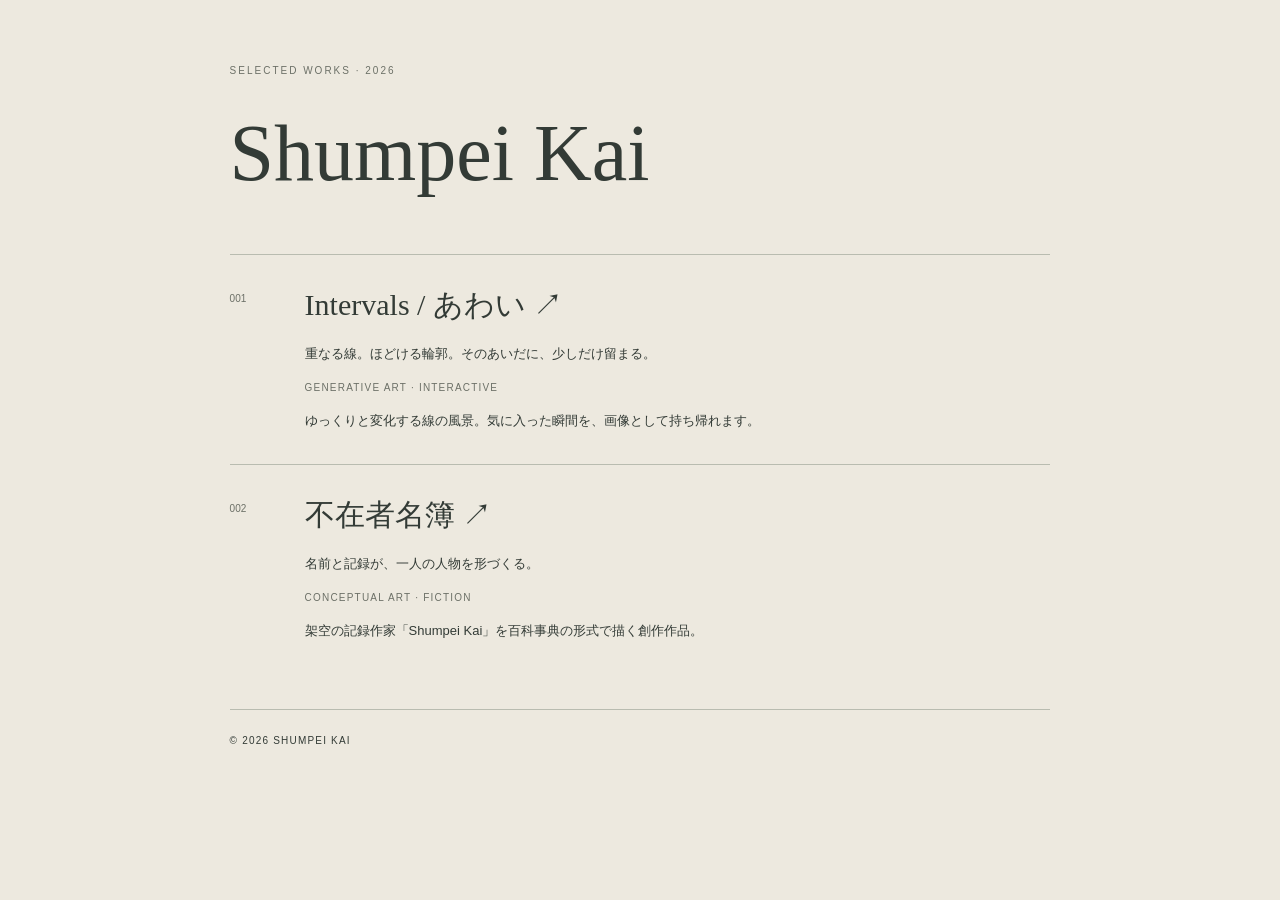
==== index.html @ 6db36600 "Publish initial Shumpei Kai artworks" ====
<!doctype html>
<html lang="ja"><head><meta charset="utf-8"><meta name="viewport" content="width=device-width,initial-scale=1"><title>Shumpei Kai — Works</title><meta name="description" content="Shumpei Kaiの作品。ジェネラティブアート《Intervals / あわい》と、百科事典形式のフィクション《不在者名簿》。"><style>*{box-sizing:border-box}body{margin:0;background:#ede9df;color:#333b36;font-family:Arial,'Yu Gothic',sans-serif}main{max-width:1000px;padding:65px 7vw;margin:auto}.label{font-size:10px;letter-spacing:.2em;color:#6c7067}h1{font:normal clamp(44px,8vw,80px) Georgia,serif;margin:32px 0 55px}article{padding:30px 0;border-top:1px solid #b9bcb0;display:grid;grid-template-columns:60px 1fr;gap:15px}h2{font:normal 30px Georgia,'Yu Mincho',serif;margin:0 0 15px}a{color:inherit;text-decoration:none}h2 a:hover{text-decoration:underline}p{font-size:13px;line-height:2;margin:0;max-width:570px}.number{font-size:10px;color:#6c7067;padding-top:8px}.type{font-size:10px;letter-spacing:.12em;color:#6c7067;margin:15px 0}footer{border-top:1px solid #b9bcb0;margin-top:35px;padding-top:25px;font-size:10px;letter-spacing:.12em}a:focus-visible{outline:2px solid #48605a;outline-offset:6px}@media(max-width:540px){main{padding:40px 7vw}h1{margin-bottom:35px}article{grid-template-columns:30px 1fr}h2{font-size:26px}}</style></head><body><main><div class="label">SELECTED WORKS · 2026</div><h1>Shumpei Kai</h1><article><div class="number">001</div><div><h2><a href="./intervals/">Intervals / あわい ↗</a></h2><p>重なる線。ほどける輪郭。そのあいだに、少しだけ留まる。</p><div class="type">GENERATIVE ART · INTERACTIVE</div><p>ゆっくりと変化する線の風景。気に入った瞬間を、画像として持ち帰れます。</p></div></article><article><div class="number">002</div><div><h2><a href="./encyclopedia/">不在者名簿 ↗</a></h2><p>名前と記録が、一人の人物を形づくる。</p><div class="type">CONCEPTUAL ART · FICTION</div><p>架空の記録作家「Shumpei Kai」を百科事典の形式で描く創作作品。</p></div></article><footer>© 2026 SHUMPEI KAI</footer></main></body></html>
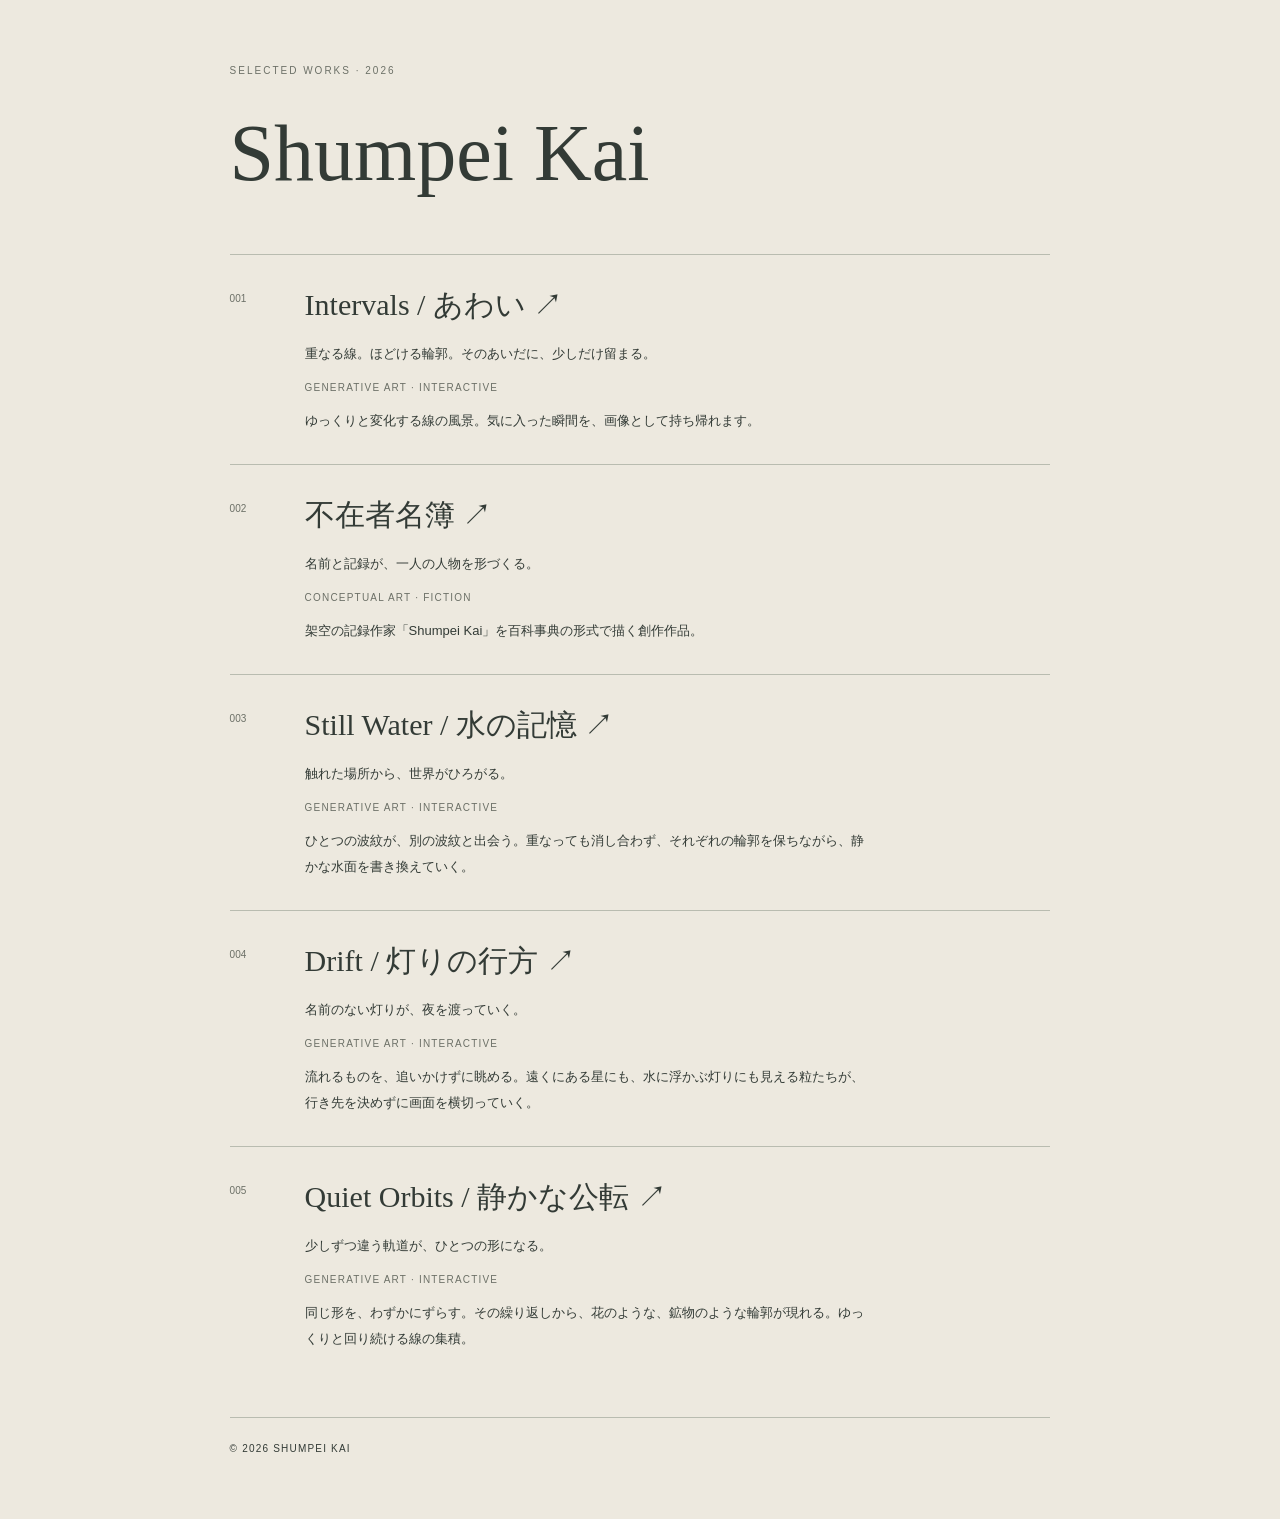
==== commit ed8014ea: "Add three interactive studies of water light and geometry" ====
--- a/index.html
+++ b/index.html
@@ -1,2 +1,2 @@
 <!doctype html>
-<html lang="ja"><head><meta charset="utf-8"><meta name="viewport" content="width=device-width,initial-scale=1"><title>Shumpei Kai — Works</title><meta name="description" content="Shumpei Kaiの作品。ジェネラティブアート《Intervals / あわい》と、百科事典形式のフィクション《不在者名簿》。"><style>*{box-sizing:border-box}body{margin:0;background:#ede9df;color:#333b36;font-family:Arial,'Yu Gothic',sans-serif}main{max-width:1000px;padding:65px 7vw;margin:auto}.label{font-size:10px;letter-spacing:.2em;color:#6c7067}h1{font:normal clamp(44px,8vw,80px) Georgia,serif;margin:32px 0 55px}article{padding:30px 0;border-top:1px solid #b9bcb0;display:grid;grid-template-columns:60px 1fr;gap:15px}h2{font:normal 30px Georgia,'Yu Mincho',serif;margin:0 0 15px}a{color:inherit;text-decoration:none}h2 a:hover{text-decoration:underline}p{font-size:13px;line-height:2;margin:0;max-width:570px}.number{font-size:10px;color:#6c7067;padding-top:8px}.type{font-size:10px;letter-spacing:.12em;color:#6c7067;margin:15px 0}footer{border-top:1px solid #b9bcb0;margin-top:35px;padding-top:25px;font-size:10px;letter-spacing:.12em}a:focus-visible{outline:2px solid #48605a;outline-offset:6px}@media(max-width:540px){main{padding:40px 7vw}h1{margin-bottom:35px}article{grid-template-columns:30px 1fr}h2{font-size:26px}}</style></head><body><main><div class="label">SELECTED WORKS · 2026</div><h1>Shumpei Kai</h1><article><div class="number">001</div><div><h2><a href="./intervals/">Intervals / あわい ↗</a></h2><p>重なる線。ほどける輪郭。そのあいだに、少しだけ留まる。</p><div class="type">GENERATIVE ART · INTERACTIVE</div><p>ゆっくりと変化する線の風景。気に入った瞬間を、画像として持ち帰れます。</p></div></article><article><div class="number">002</div><div><h2><a href="./encyclopedia/">不在者名簿 ↗</a></h2><p>名前と記録が、一人の人物を形づくる。</p><div class="type">CONCEPTUAL ART · FICTION</div><p>架空の記録作家「Shumpei Kai」を百科事典の形式で描く創作作品。</p></div></article><footer>© 2026 SHUMPEI KAI</footer></main></body></html>
+<html lang="ja"><head><meta charset="utf-8"><meta name="viewport" content="width=device-width,initial-scale=1"><title>Shumpei Kai — Works</title><meta name="description" content="Shumpei Kaiの作品。光・水・幾何学のインタラクティブアートと、百科事典形式のフィクション。"><style>*{box-sizing:border-box}body{margin:0;background:#ede9df;color:#333b36;font-family:Arial,'Yu Gothic',sans-serif}main{max-width:1000px;padding:65px 7vw;margin:auto}.label{font-size:10px;letter-spacing:.2em;color:#6c7067}h1{font:normal clamp(44px,8vw,80px) Georgia,serif;margin:32px 0 55px}article{padding:30px 0;border-top:1px solid #b9bcb0;display:grid;grid-template-columns:60px 1fr;gap:15px}h2{font:normal 30px Georgia,'Yu Mincho',serif;margin:0 0 15px}a{color:inherit;text-decoration:none}h2 a:hover{text-decoration:underline}p{font-size:13px;line-height:2;margin:0;max-width:570px}.number{font-size:10px;color:#6c7067;padding-top:8px}.type{font-size:10px;letter-spacing:.12em;color:#6c7067;margin:15px 0}footer{border-top:1px solid #b9bcb0;margin-top:35px;padding-top:25px;font-size:10px;letter-spacing:.12em}a:focus-visible{outline:2px solid #48605a;outline-offset:6px}@media(max-width:540px){main{padding:40px 7vw}h1{margin-bottom:35px}article{grid-template-columns:30px 1fr}h2{font-size:26px}}</style></head><body><main><div class="label">SELECTED WORKS · 2026</div><h1>Shumpei Kai</h1><article><div class="number">001</div><div><h2><a href="./intervals/">Intervals / あわい ↗</a></h2><p>重なる線。ほどける輪郭。そのあいだに、少しだけ留まる。</p><div class="type">GENERATIVE ART · INTERACTIVE</div><p>ゆっくりと変化する線の風景。気に入った瞬間を、画像として持ち帰れます。</p></div></article><article><div class="number">002</div><div><h2><a href="./encyclopedia/">不在者名簿 ↗</a></h2><p>名前と記録が、一人の人物を形づくる。</p><div class="type">CONCEPTUAL ART · FICTION</div><p>架空の記録作家「Shumpei Kai」を百科事典の形式で描く創作作品。</p></div></article><article><div class="number">003</div><div><h2><a href="./ripples/">Still Water / 水の記憶 ↗</a></h2><p>触れた場所から、世界がひろがる。</p><div class="type">GENERATIVE ART · INTERACTIVE</div><p>ひとつの波紋が、別の波紋と出会う。重なっても消し合わず、それぞれの輪郭を保ちながら、静かな水面を書き換えていく。</p></div></article><article><div class="number">004</div><div><h2><a href="./drift/">Drift / 灯りの行方 ↗</a></h2><p>名前のない灯りが、夜を渡っていく。</p><div class="type">GENERATIVE ART · INTERACTIVE</div><p>流れるものを、追いかけずに眺める。遠くにある星にも、水に浮かぶ灯りにも見える粒たちが、行き先を決めずに画面を横切っていく。</p></div></article><article><div class="number">005</div><div><h2><a href="./orbits/">Quiet Orbits / 静かな公転 ↗</a></h2><p>少しずつ違う軌道が、ひとつの形になる。</p><div class="type">GENERATIVE ART · INTERACTIVE</div><p>同じ形を、わずかにずらす。その繰り返しから、花のような、鉱物のような輪郭が現れる。ゆっくりと回り続ける線の集積。</p></div></article><footer>© 2026 SHUMPEI KAI</footer></main></body></html>
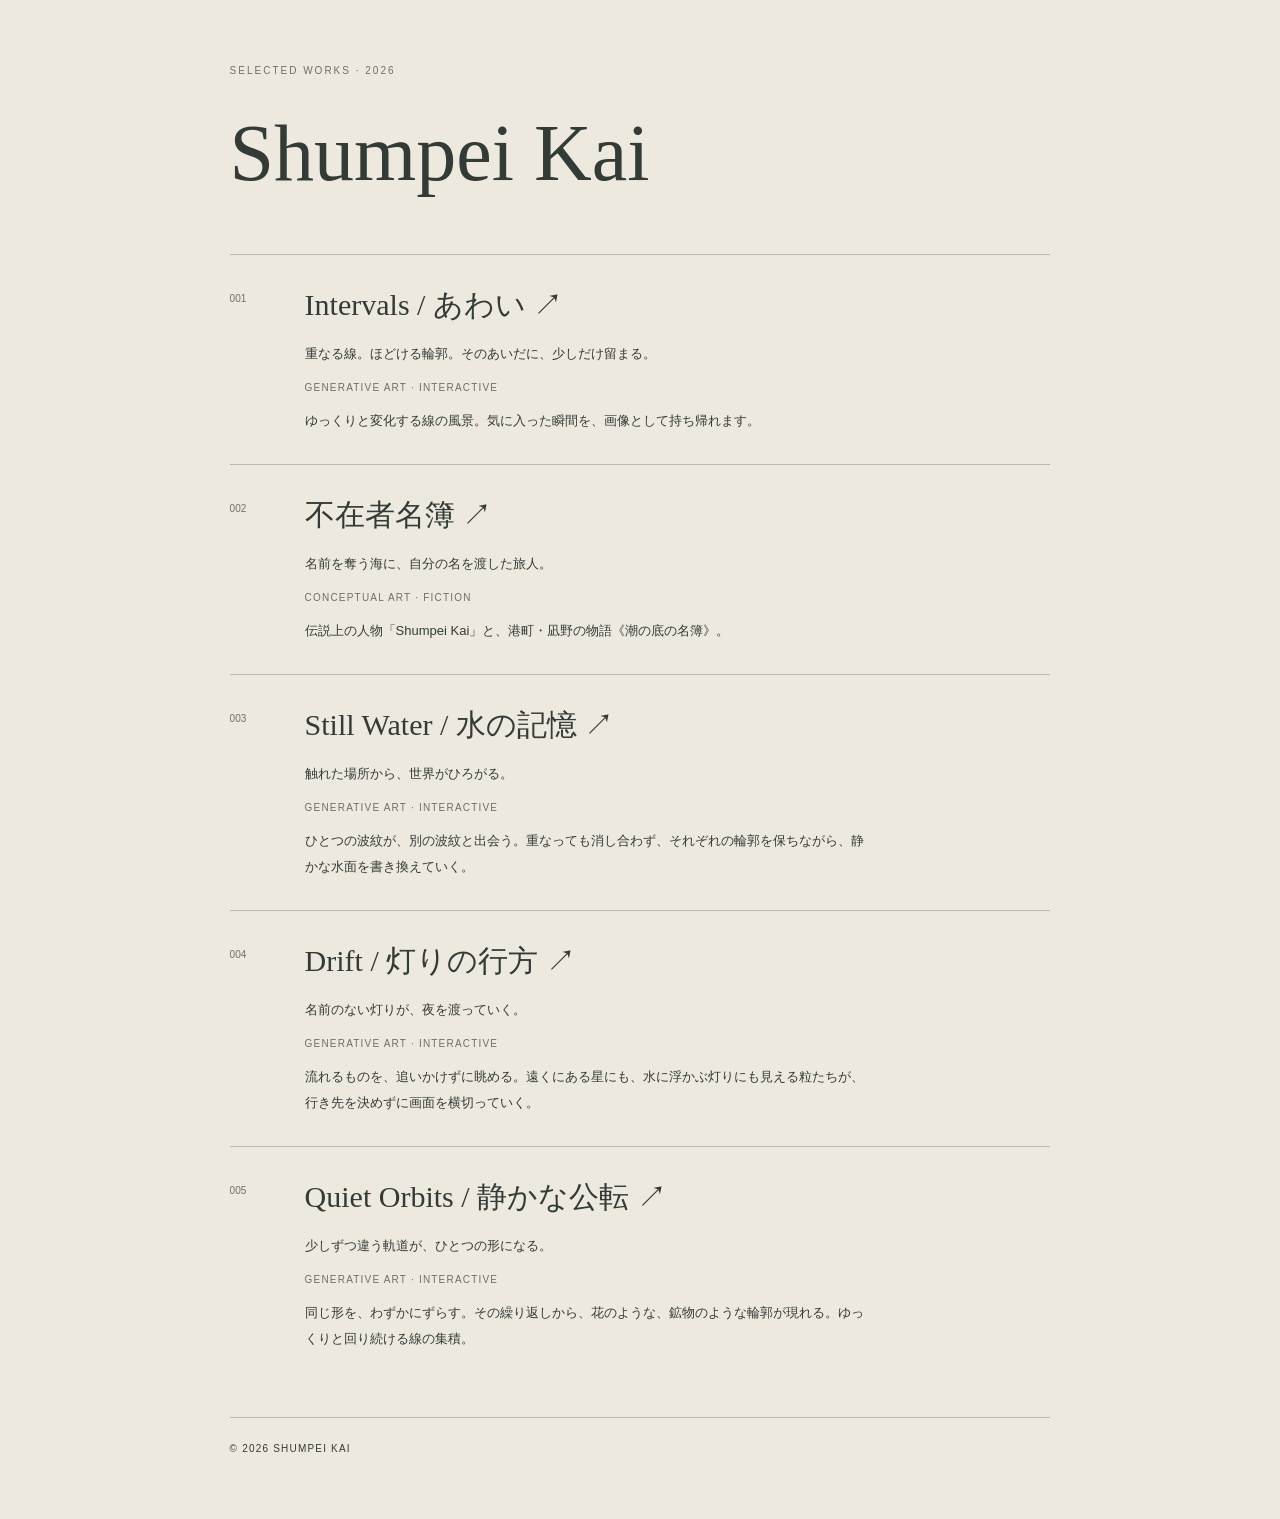
==== commit 3fed8fdc: "Tell the legend of Shumpei Kai and the sea of names" ====
--- a/index.html
+++ b/index.html
@@ -1,2 +1,2 @@
 <!doctype html>
-<html lang="ja"><head><meta charset="utf-8"><meta name="viewport" content="width=device-width,initial-scale=1"><title>Shumpei Kai — Works</title><meta name="description" content="Shumpei Kaiの作品。光・水・幾何学のインタラクティブアートと、百科事典形式のフィクション。"><style>*{box-sizing:border-box}body{margin:0;background:#ede9df;color:#333b36;font-family:Arial,'Yu Gothic',sans-serif}main{max-width:1000px;padding:65px 7vw;margin:auto}.label{font-size:10px;letter-spacing:.2em;color:#6c7067}h1{font:normal clamp(44px,8vw,80px) Georgia,serif;margin:32px 0 55px}article{padding:30px 0;border-top:1px solid #b9bcb0;display:grid;grid-template-columns:60px 1fr;gap:15px}h2{font:normal 30px Georgia,'Yu Mincho',serif;margin:0 0 15px}a{color:inherit;text-decoration:none}h2 a:hover{text-decoration:underline}p{font-size:13px;line-height:2;margin:0;max-width:570px}.number{font-size:10px;color:#6c7067;padding-top:8px}.type{font-size:10px;letter-spacing:.12em;color:#6c7067;margin:15px 0}footer{border-top:1px solid #b9bcb0;margin-top:35px;padding-top:25px;font-size:10px;letter-spacing:.12em}a:focus-visible{outline:2px solid #48605a;outline-offset:6px}@media(max-width:540px){main{padding:40px 7vw}h1{margin-bottom:35px}article{grid-template-columns:30px 1fr}h2{font-size:26px}}</style></head><body><main><div class="label">SELECTED WORKS · 2026</div><h1>Shumpei Kai</h1><article><div class="number">001</div><div><h2><a href="./intervals/">Intervals / あわい ↗</a></h2><p>重なる線。ほどける輪郭。そのあいだに、少しだけ留まる。</p><div class="type">GENERATIVE ART · INTERACTIVE</div><p>ゆっくりと変化する線の風景。気に入った瞬間を、画像として持ち帰れます。</p></div></article><article><div class="number">002</div><div><h2><a href="./encyclopedia/">不在者名簿 ↗</a></h2><p>名前と記録が、一人の人物を形づくる。</p><div class="type">CONCEPTUAL ART · FICTION</div><p>架空の記録作家「Shumpei Kai」を百科事典の形式で描く創作作品。</p></div></article><article><div class="number">003</div><div><h2><a href="./ripples/">Still Water / 水の記憶 ↗</a></h2><p>触れた場所から、世界がひろがる。</p><div class="type">GENERATIVE ART · INTERACTIVE</div><p>ひとつの波紋が、別の波紋と出会う。重なっても消し合わず、それぞれの輪郭を保ちながら、静かな水面を書き換えていく。</p></div></article><article><div class="number">004</div><div><h2><a href="./drift/">Drift / 灯りの行方 ↗</a></h2><p>名前のない灯りが、夜を渡っていく。</p><div class="type">GENERATIVE ART · INTERACTIVE</div><p>流れるものを、追いかけずに眺める。遠くにある星にも、水に浮かぶ灯りにも見える粒たちが、行き先を決めずに画面を横切っていく。</p></div></article><article><div class="number">005</div><div><h2><a href="./orbits/">Quiet Orbits / 静かな公転 ↗</a></h2><p>少しずつ違う軌道が、ひとつの形になる。</p><div class="type">GENERATIVE ART · INTERACTIVE</div><p>同じ形を、わずかにずらす。その繰り返しから、花のような、鉱物のような輪郭が現れる。ゆっくりと回り続ける線の集積。</p></div></article><footer>© 2026 SHUMPEI KAI</footer></main></body></html>
+<html lang="ja"><head><meta charset="utf-8"><meta name="viewport" content="width=device-width,initial-scale=1"><title>Shumpei Kai — Works</title><meta name="description" content="Shumpei Kaiの作品。光・水・幾何学のインタラクティブアートと、百科事典形式のフィクション。"><style>*{box-sizing:border-box}body{margin:0;background:#ede9df;color:#333b36;font-family:Arial,'Yu Gothic',sans-serif}main{max-width:1000px;padding:65px 7vw;margin:auto}.label{font-size:10px;letter-spacing:.2em;color:#6c7067}h1{font:normal clamp(44px,8vw,80px) Georgia,serif;margin:32px 0 55px}article{padding:30px 0;border-top:1px solid #b9bcb0;display:grid;grid-template-columns:60px 1fr;gap:15px}h2{font:normal 30px Georgia,'Yu Mincho',serif;margin:0 0 15px}a{color:inherit;text-decoration:none}h2 a:hover{text-decoration:underline}p{font-size:13px;line-height:2;margin:0;max-width:570px}.number{font-size:10px;color:#6c7067;padding-top:8px}.type{font-size:10px;letter-spacing:.12em;color:#6c7067;margin:15px 0}footer{border-top:1px solid #b9bcb0;margin-top:35px;padding-top:25px;font-size:10px;letter-spacing:.12em}a:focus-visible{outline:2px solid #48605a;outline-offset:6px}@media(max-width:540px){main{padding:40px 7vw}h1{margin-bottom:35px}article{grid-template-columns:30px 1fr}h2{font-size:26px}}</style></head><body><main><div class="label">SELECTED WORKS · 2026</div><h1>Shumpei Kai</h1><article><div class="number">001</div><div><h2><a href="./intervals/">Intervals / あわい ↗</a></h2><p>重なる線。ほどける輪郭。そのあいだに、少しだけ留まる。</p><div class="type">GENERATIVE ART · INTERACTIVE</div><p>ゆっくりと変化する線の風景。気に入った瞬間を、画像として持ち帰れます。</p></div></article><article><div class="number">002</div><div><h2><a href="./encyclopedia/">不在者名簿 ↗</a></h2><p>名前を奪う海に、自分の名を渡した旅人。</p><div class="type">CONCEPTUAL ART · FICTION</div><p>伝説上の人物「Shumpei Kai」と、港町・凪野の物語《潮の底の名簿》。</p></div></article><article><div class="number">003</div><div><h2><a href="./ripples/">Still Water / 水の記憶 ↗</a></h2><p>触れた場所から、世界がひろがる。</p><div class="type">GENERATIVE ART · INTERACTIVE</div><p>ひとつの波紋が、別の波紋と出会う。重なっても消し合わず、それぞれの輪郭を保ちながら、静かな水面を書き換えていく。</p></div></article><article><div class="number">004</div><div><h2><a href="./drift/">Drift / 灯りの行方 ↗</a></h2><p>名前のない灯りが、夜を渡っていく。</p><div class="type">GENERATIVE ART · INTERACTIVE</div><p>流れるものを、追いかけずに眺める。遠くにある星にも、水に浮かぶ灯りにも見える粒たちが、行き先を決めずに画面を横切っていく。</p></div></article><article><div class="number">005</div><div><h2><a href="./orbits/">Quiet Orbits / 静かな公転 ↗</a></h2><p>少しずつ違う軌道が、ひとつの形になる。</p><div class="type">GENERATIVE ART · INTERACTIVE</div><p>同じ形を、わずかにずらす。その繰り返しから、花のような、鉱物のような輪郭が現れる。ゆっくりと回り続ける線の集積。</p></div></article><footer>© 2026 SHUMPEI KAI</footer></main></body></html>
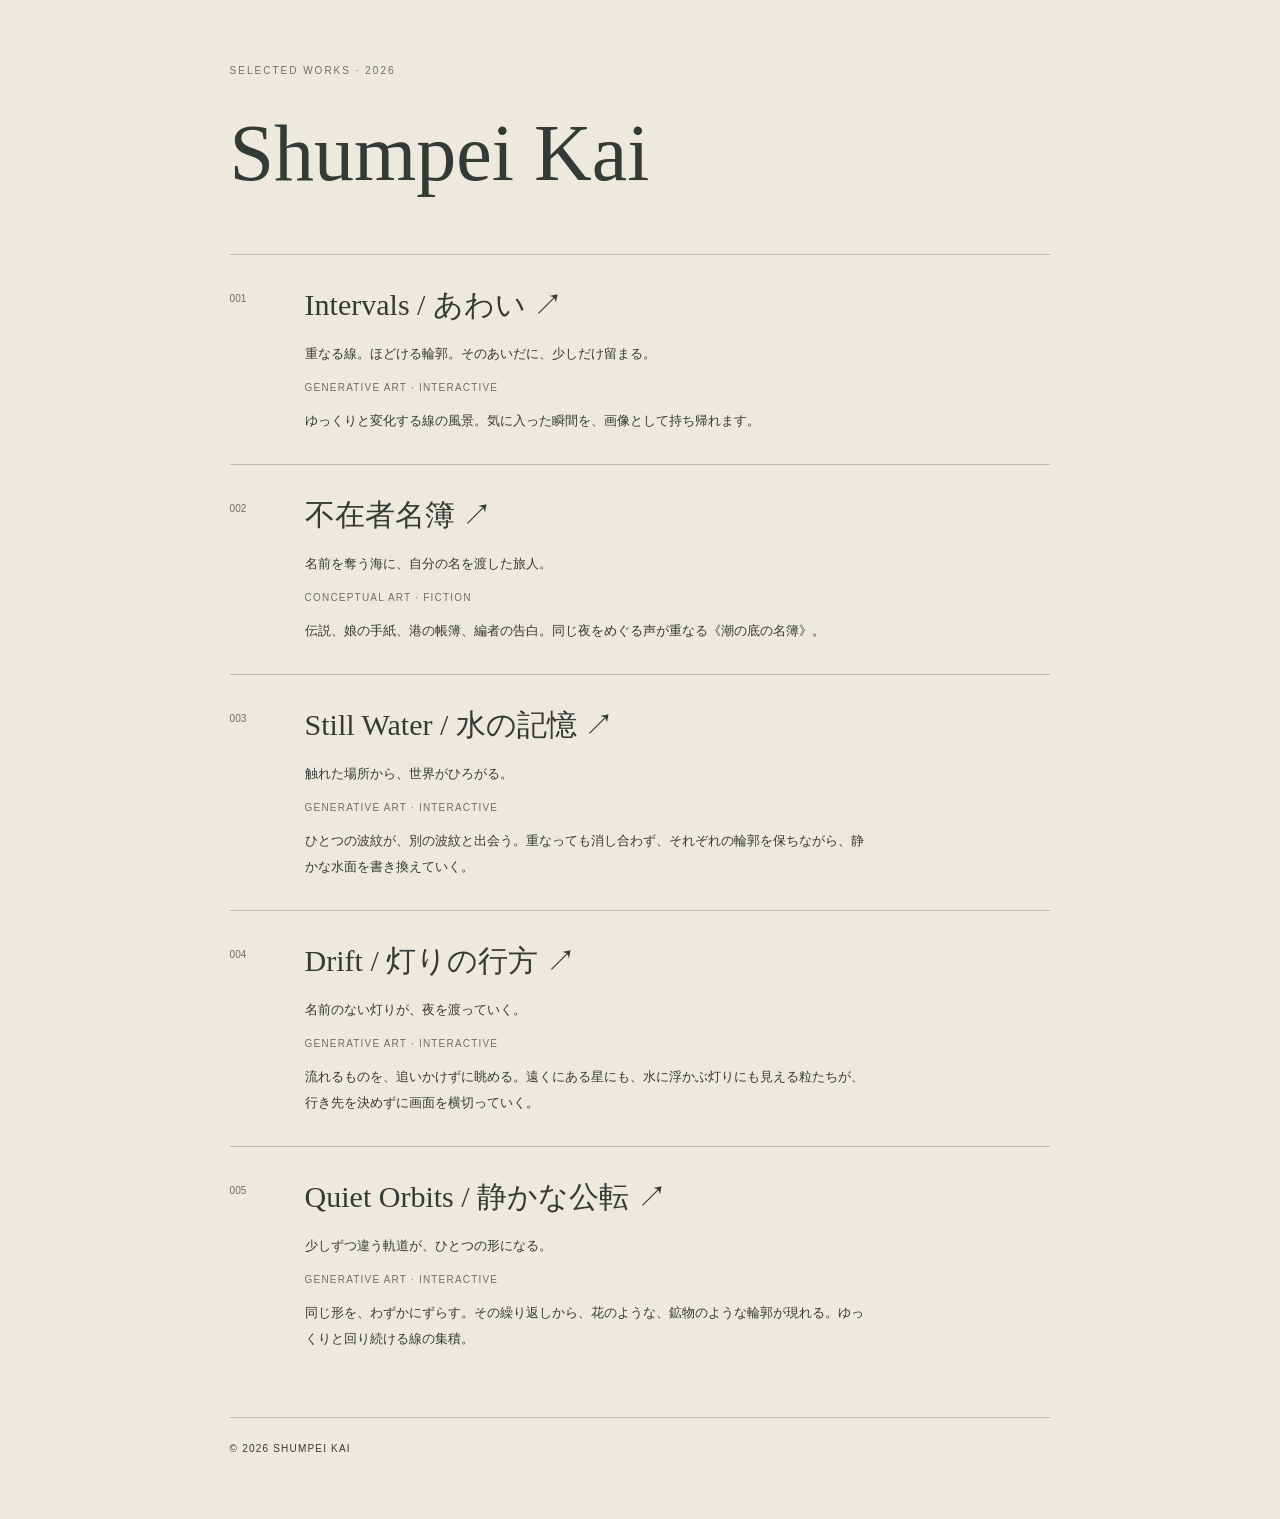
==== commit 1c35749f: "Layer the legend with letters ledgers and an unreliable editor" ====
--- a/index.html
+++ b/index.html
@@ -1,2 +1,2 @@
 <!doctype html>
-<html lang="ja"><head><meta charset="utf-8"><meta name="viewport" content="width=device-width,initial-scale=1"><title>Shumpei Kai — Works</title><meta name="description" content="Shumpei Kaiの作品。光・水・幾何学のインタラクティブアートと、百科事典形式のフィクション。"><style>*{box-sizing:border-box}body{margin:0;background:#ede9df;color:#333b36;font-family:Arial,'Yu Gothic',sans-serif}main{max-width:1000px;padding:65px 7vw;margin:auto}.label{font-size:10px;letter-spacing:.2em;color:#6c7067}h1{font:normal clamp(44px,8vw,80px) Georgia,serif;margin:32px 0 55px}article{padding:30px 0;border-top:1px solid #b9bcb0;display:grid;grid-template-columns:60px 1fr;gap:15px}h2{font:normal 30px Georgia,'Yu Mincho',serif;margin:0 0 15px}a{color:inherit;text-decoration:none}h2 a:hover{text-decoration:underline}p{font-size:13px;line-height:2;margin:0;max-width:570px}.number{font-size:10px;color:#6c7067;padding-top:8px}.type{font-size:10px;letter-spacing:.12em;color:#6c7067;margin:15px 0}footer{border-top:1px solid #b9bcb0;margin-top:35px;padding-top:25px;font-size:10px;letter-spacing:.12em}a:focus-visible{outline:2px solid #48605a;outline-offset:6px}@media(max-width:540px){main{padding:40px 7vw}h1{margin-bottom:35px}article{grid-template-columns:30px 1fr}h2{font-size:26px}}</style></head><body><main><div class="label">SELECTED WORKS · 2026</div><h1>Shumpei Kai</h1><article><div class="number">001</div><div><h2><a href="./intervals/">Intervals / あわい ↗</a></h2><p>重なる線。ほどける輪郭。そのあいだに、少しだけ留まる。</p><div class="type">GENERATIVE ART · INTERACTIVE</div><p>ゆっくりと変化する線の風景。気に入った瞬間を、画像として持ち帰れます。</p></div></article><article><div class="number">002</div><div><h2><a href="./encyclopedia/">不在者名簿 ↗</a></h2><p>名前を奪う海に、自分の名を渡した旅人。</p><div class="type">CONCEPTUAL ART · FICTION</div><p>伝説上の人物「Shumpei Kai」と、港町・凪野の物語《潮の底の名簿》。</p></div></article><article><div class="number">003</div><div><h2><a href="./ripples/">Still Water / 水の記憶 ↗</a></h2><p>触れた場所から、世界がひろがる。</p><div class="type">GENERATIVE ART · INTERACTIVE</div><p>ひとつの波紋が、別の波紋と出会う。重なっても消し合わず、それぞれの輪郭を保ちながら、静かな水面を書き換えていく。</p></div></article><article><div class="number">004</div><div><h2><a href="./drift/">Drift / 灯りの行方 ↗</a></h2><p>名前のない灯りが、夜を渡っていく。</p><div class="type">GENERATIVE ART · INTERACTIVE</div><p>流れるものを、追いかけずに眺める。遠くにある星にも、水に浮かぶ灯りにも見える粒たちが、行き先を決めずに画面を横切っていく。</p></div></article><article><div class="number">005</div><div><h2><a href="./orbits/">Quiet Orbits / 静かな公転 ↗</a></h2><p>少しずつ違う軌道が、ひとつの形になる。</p><div class="type">GENERATIVE ART · INTERACTIVE</div><p>同じ形を、わずかにずらす。その繰り返しから、花のような、鉱物のような輪郭が現れる。ゆっくりと回り続ける線の集積。</p></div></article><footer>© 2026 SHUMPEI KAI</footer></main></body></html>
+<html lang="ja"><head><meta charset="utf-8"><meta name="viewport" content="width=device-width,initial-scale=1"><title>Shumpei Kai — Works</title><meta name="description" content="Shumpei Kaiの作品。光・水・幾何学のインタラクティブアートと、百科事典形式のフィクション。"><style>*{box-sizing:border-box}body{margin:0;background:#ede9df;color:#333b36;font-family:Arial,'Yu Gothic',sans-serif}main{max-width:1000px;padding:65px 7vw;margin:auto}.label{font-size:10px;letter-spacing:.2em;color:#6c7067}h1{font:normal clamp(44px,8vw,80px) Georgia,serif;margin:32px 0 55px}article{padding:30px 0;border-top:1px solid #b9bcb0;display:grid;grid-template-columns:60px 1fr;gap:15px}h2{font:normal 30px Georgia,'Yu Mincho',serif;margin:0 0 15px}a{color:inherit;text-decoration:none}h2 a:hover{text-decoration:underline}p{font-size:13px;line-height:2;margin:0;max-width:570px}.number{font-size:10px;color:#6c7067;padding-top:8px}.type{font-size:10px;letter-spacing:.12em;color:#6c7067;margin:15px 0}footer{border-top:1px solid #b9bcb0;margin-top:35px;padding-top:25px;font-size:10px;letter-spacing:.12em}a:focus-visible{outline:2px solid #48605a;outline-offset:6px}@media(max-width:540px){main{padding:40px 7vw}h1{margin-bottom:35px}article{grid-template-columns:30px 1fr}h2{font-size:26px}}</style></head><body><main><div class="label">SELECTED WORKS · 2026</div><h1>Shumpei Kai</h1><article><div class="number">001</div><div><h2><a href="./intervals/">Intervals / あわい ↗</a></h2><p>重なる線。ほどける輪郭。そのあいだに、少しだけ留まる。</p><div class="type">GENERATIVE ART · INTERACTIVE</div><p>ゆっくりと変化する線の風景。気に入った瞬間を、画像として持ち帰れます。</p></div></article><article><div class="number">002</div><div><h2><a href="./encyclopedia/">不在者名簿 ↗</a></h2><p>名前を奪う海に、自分の名を渡した旅人。</p><div class="type">CONCEPTUAL ART · FICTION</div><p>伝説、娘の手紙、港の帳簿、編者の告白。同じ夜をめぐる声が重なる《潮の底の名簿》。</p></div></article><article><div class="number">003</div><div><h2><a href="./ripples/">Still Water / 水の記憶 ↗</a></h2><p>触れた場所から、世界がひろがる。</p><div class="type">GENERATIVE ART · INTERACTIVE</div><p>ひとつの波紋が、別の波紋と出会う。重なっても消し合わず、それぞれの輪郭を保ちながら、静かな水面を書き換えていく。</p></div></article><article><div class="number">004</div><div><h2><a href="./drift/">Drift / 灯りの行方 ↗</a></h2><p>名前のない灯りが、夜を渡っていく。</p><div class="type">GENERATIVE ART · INTERACTIVE</div><p>流れるものを、追いかけずに眺める。遠くにある星にも、水に浮かぶ灯りにも見える粒たちが、行き先を決めずに画面を横切っていく。</p></div></article><article><div class="number">005</div><div><h2><a href="./orbits/">Quiet Orbits / 静かな公転 ↗</a></h2><p>少しずつ違う軌道が、ひとつの形になる。</p><div class="type">GENERATIVE ART · INTERACTIVE</div><p>同じ形を、わずかにずらす。その繰り返しから、花のような、鉱物のような輪郭が現れる。ゆっくりと回り続ける線の集積。</p></div></article><footer>© 2026 SHUMPEI KAI</footer></main></body></html>
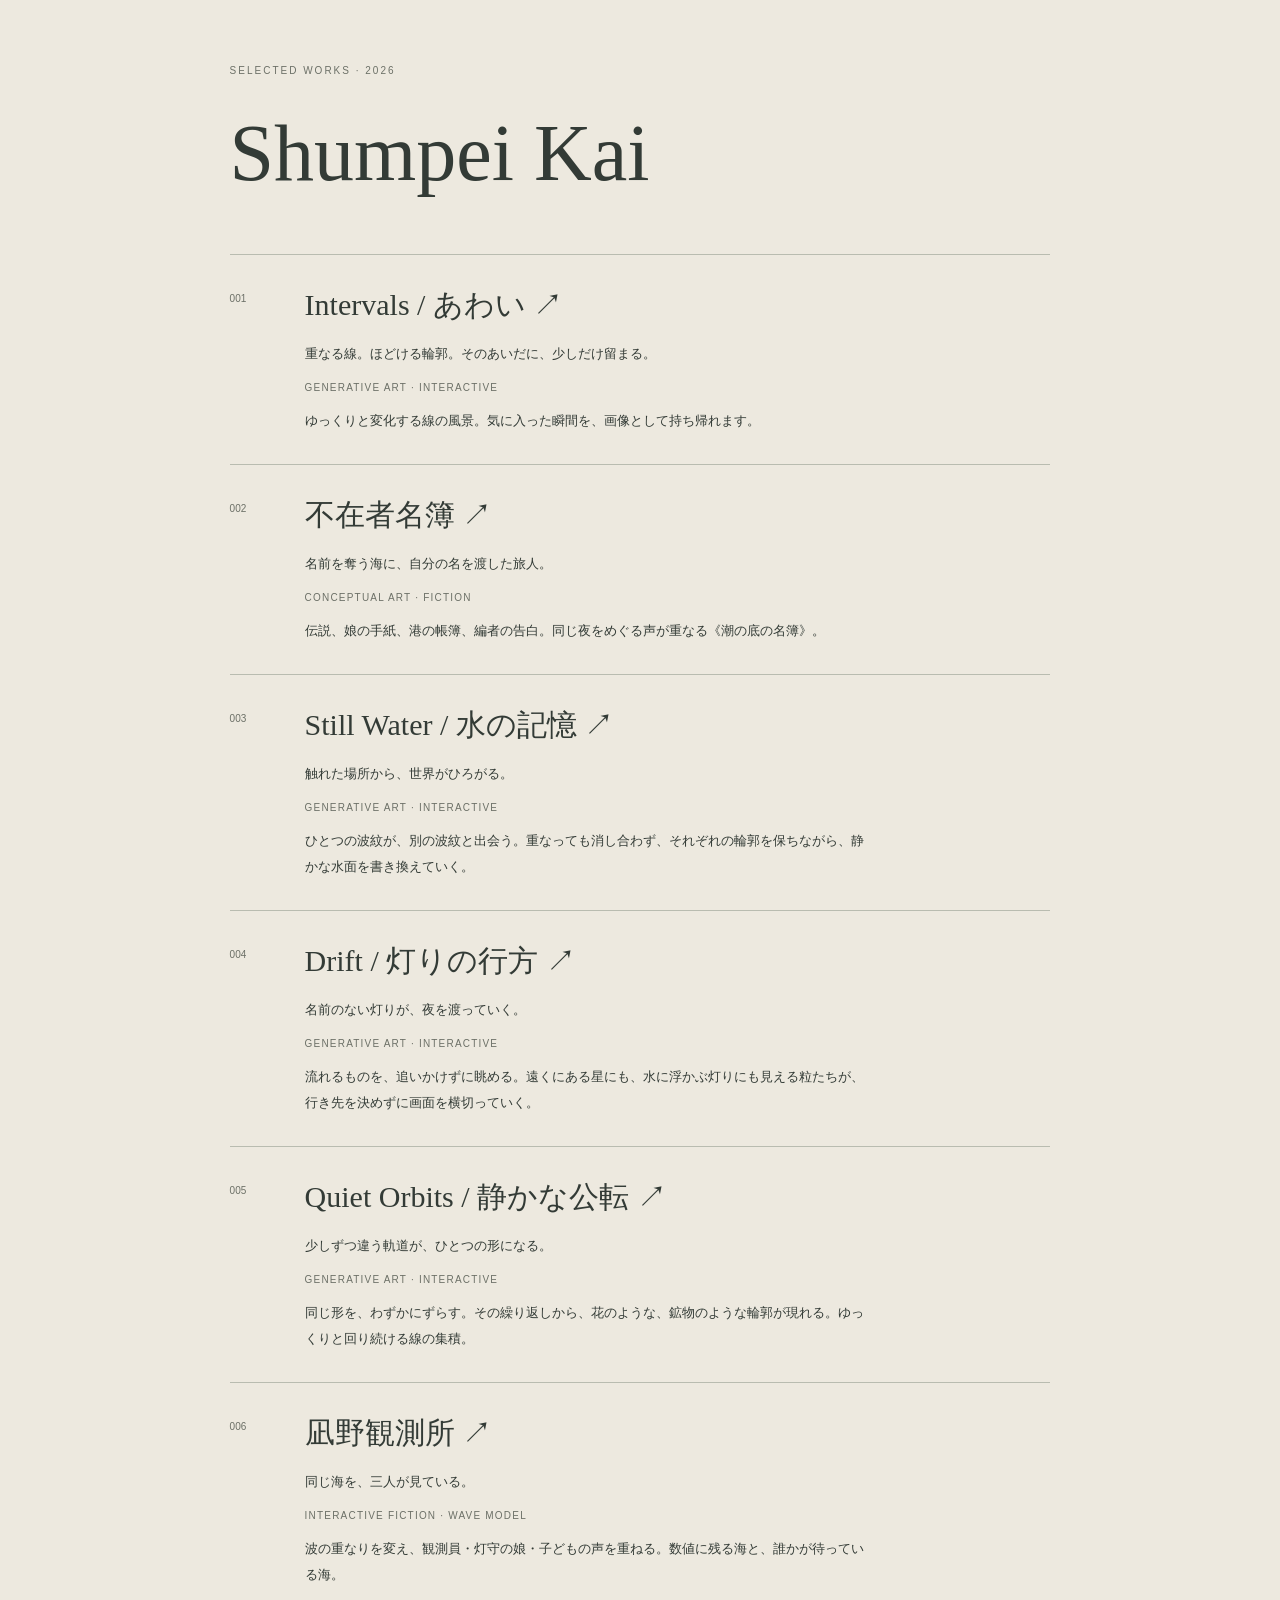
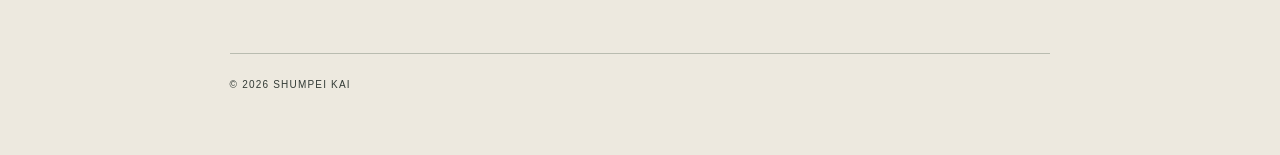
==== commit 884a43f7: "Add Nagino Observatory with shared wave model and three voices" ====
--- a/index.html
+++ b/index.html
@@ -1,2 +1,2 @@
 <!doctype html>
-<html lang="ja"><head><meta charset="utf-8"><meta name="viewport" content="width=device-width,initial-scale=1"><title>Shumpei Kai — Works</title><meta name="description" content="Shumpei Kaiの作品。光・水・幾何学のインタラクティブアートと、百科事典形式のフィクション。"><style>*{box-sizing:border-box}body{margin:0;background:#ede9df;color:#333b36;font-family:Arial,'Yu Gothic',sans-serif}main{max-width:1000px;padding:65px 7vw;margin:auto}.label{font-size:10px;letter-spacing:.2em;color:#6c7067}h1{font:normal clamp(44px,8vw,80px) Georgia,serif;margin:32px 0 55px}article{padding:30px 0;border-top:1px solid #b9bcb0;display:grid;grid-template-columns:60px 1fr;gap:15px}h2{font:normal 30px Georgia,'Yu Mincho',serif;margin:0 0 15px}a{color:inherit;text-decoration:none}h2 a:hover{text-decoration:underline}p{font-size:13px;line-height:2;margin:0;max-width:570px}.number{font-size:10px;color:#6c7067;padding-top:8px}.type{font-size:10px;letter-spacing:.12em;color:#6c7067;margin:15px 0}footer{border-top:1px solid #b9bcb0;margin-top:35px;padding-top:25px;font-size:10px;letter-spacing:.12em}a:focus-visible{outline:2px solid #48605a;outline-offset:6px}@media(max-width:540px){main{padding:40px 7vw}h1{margin-bottom:35px}article{grid-template-columns:30px 1fr}h2{font-size:26px}}</style></head><body><main><div class="label">SELECTED WORKS · 2026</div><h1>Shumpei Kai</h1><article><div class="number">001</div><div><h2><a href="./intervals/">Intervals / あわい ↗</a></h2><p>重なる線。ほどける輪郭。そのあいだに、少しだけ留まる。</p><div class="type">GENERATIVE ART · INTERACTIVE</div><p>ゆっくりと変化する線の風景。気に入った瞬間を、画像として持ち帰れます。</p></div></article><article><div class="number">002</div><div><h2><a href="./encyclopedia/">不在者名簿 ↗</a></h2><p>名前を奪う海に、自分の名を渡した旅人。</p><div class="type">CONCEPTUAL ART · FICTION</div><p>伝説、娘の手紙、港の帳簿、編者の告白。同じ夜をめぐる声が重なる《潮の底の名簿》。</p></div></article><article><div class="number">003</div><div><h2><a href="./ripples/">Still Water / 水の記憶 ↗</a></h2><p>触れた場所から、世界がひろがる。</p><div class="type">GENERATIVE ART · INTERACTIVE</div><p>ひとつの波紋が、別の波紋と出会う。重なっても消し合わず、それぞれの輪郭を保ちながら、静かな水面を書き換えていく。</p></div></article><article><div class="number">004</div><div><h2><a href="./drift/">Drift / 灯りの行方 ↗</a></h2><p>名前のない灯りが、夜を渡っていく。</p><div class="type">GENERATIVE ART · INTERACTIVE</div><p>流れるものを、追いかけずに眺める。遠くにある星にも、水に浮かぶ灯りにも見える粒たちが、行き先を決めずに画面を横切っていく。</p></div></article><article><div class="number">005</div><div><h2><a href="./orbits/">Quiet Orbits / 静かな公転 ↗</a></h2><p>少しずつ違う軌道が、ひとつの形になる。</p><div class="type">GENERATIVE ART · INTERACTIVE</div><p>同じ形を、わずかにずらす。その繰り返しから、花のような、鉱物のような輪郭が現れる。ゆっくりと回り続ける線の集積。</p></div></article><footer>© 2026 SHUMPEI KAI</footer></main></body></html>
+<html lang="ja"><head><meta charset="utf-8"><meta name="viewport" content="width=device-width,initial-scale=1"><title>Shumpei Kai — Works</title><meta name="description" content="Shumpei Kaiの作品。光・水・幾何学のインタラクティブアートと、百科事典形式のフィクション。"><style>*{box-sizing:border-box}body{margin:0;background:#ede9df;color:#333b36;font-family:Arial,'Yu Gothic',sans-serif}main{max-width:1000px;padding:65px 7vw;margin:auto}.label{font-size:10px;letter-spacing:.2em;color:#6c7067}h1{font:normal clamp(44px,8vw,80px) Georgia,serif;margin:32px 0 55px}article{padding:30px 0;border-top:1px solid #b9bcb0;display:grid;grid-template-columns:60px 1fr;gap:15px}h2{font:normal 30px Georgia,'Yu Mincho',serif;margin:0 0 15px}a{color:inherit;text-decoration:none}h2 a:hover{text-decoration:underline}p{font-size:13px;line-height:2;margin:0;max-width:570px}.number{font-size:10px;color:#6c7067;padding-top:8px}.type{font-size:10px;letter-spacing:.12em;color:#6c7067;margin:15px 0}footer{border-top:1px solid #b9bcb0;margin-top:35px;padding-top:25px;font-size:10px;letter-spacing:.12em}a:focus-visible{outline:2px solid #48605a;outline-offset:6px}@media(max-width:540px){main{padding:40px 7vw}h1{margin-bottom:35px}article{grid-template-columns:30px 1fr}h2{font-size:26px}}</style></head><body><main><div class="label">SELECTED WORKS · 2026</div><h1>Shumpei Kai</h1><article><div class="number">001</div><div><h2><a href="./intervals/">Intervals / あわい ↗</a></h2><p>重なる線。ほどける輪郭。そのあいだに、少しだけ留まる。</p><div class="type">GENERATIVE ART · INTERACTIVE</div><p>ゆっくりと変化する線の風景。気に入った瞬間を、画像として持ち帰れます。</p></div></article><article><div class="number">002</div><div><h2><a href="./encyclopedia/">不在者名簿 ↗</a></h2><p>名前を奪う海に、自分の名を渡した旅人。</p><div class="type">CONCEPTUAL ART · FICTION</div><p>伝説、娘の手紙、港の帳簿、編者の告白。同じ夜をめぐる声が重なる《潮の底の名簿》。</p></div></article><article><div class="number">003</div><div><h2><a href="./ripples/">Still Water / 水の記憶 ↗</a></h2><p>触れた場所から、世界がひろがる。</p><div class="type">GENERATIVE ART · INTERACTIVE</div><p>ひとつの波紋が、別の波紋と出会う。重なっても消し合わず、それぞれの輪郭を保ちながら、静かな水面を書き換えていく。</p></div></article><article><div class="number">004</div><div><h2><a href="./drift/">Drift / 灯りの行方 ↗</a></h2><p>名前のない灯りが、夜を渡っていく。</p><div class="type">GENERATIVE ART · INTERACTIVE</div><p>流れるものを、追いかけずに眺める。遠くにある星にも、水に浮かぶ灯りにも見える粒たちが、行き先を決めずに画面を横切っていく。</p></div></article><article><div class="number">005</div><div><h2><a href="./orbits/">Quiet Orbits / 静かな公転 ↗</a></h2><p>少しずつ違う軌道が、ひとつの形になる。</p><div class="type">GENERATIVE ART · INTERACTIVE</div><p>同じ形を、わずかにずらす。その繰り返しから、花のような、鉱物のような輪郭が現れる。ゆっくりと回り続ける線の集積。</p></div></article><article><div class="number">006</div><div><h2><a href="./observatory/">凪野観測所 ↗</a></h2><p>同じ海を、三人が見ている。</p><div class="type">INTERACTIVE FICTION · WAVE MODEL</div><p>波の重なりを変え、観測員・灯守の娘・子どもの声を重ねる。数値に残る海と、誰かが待っている海。</p></div></article><footer>© 2026 SHUMPEI KAI</footer></main></body></html>
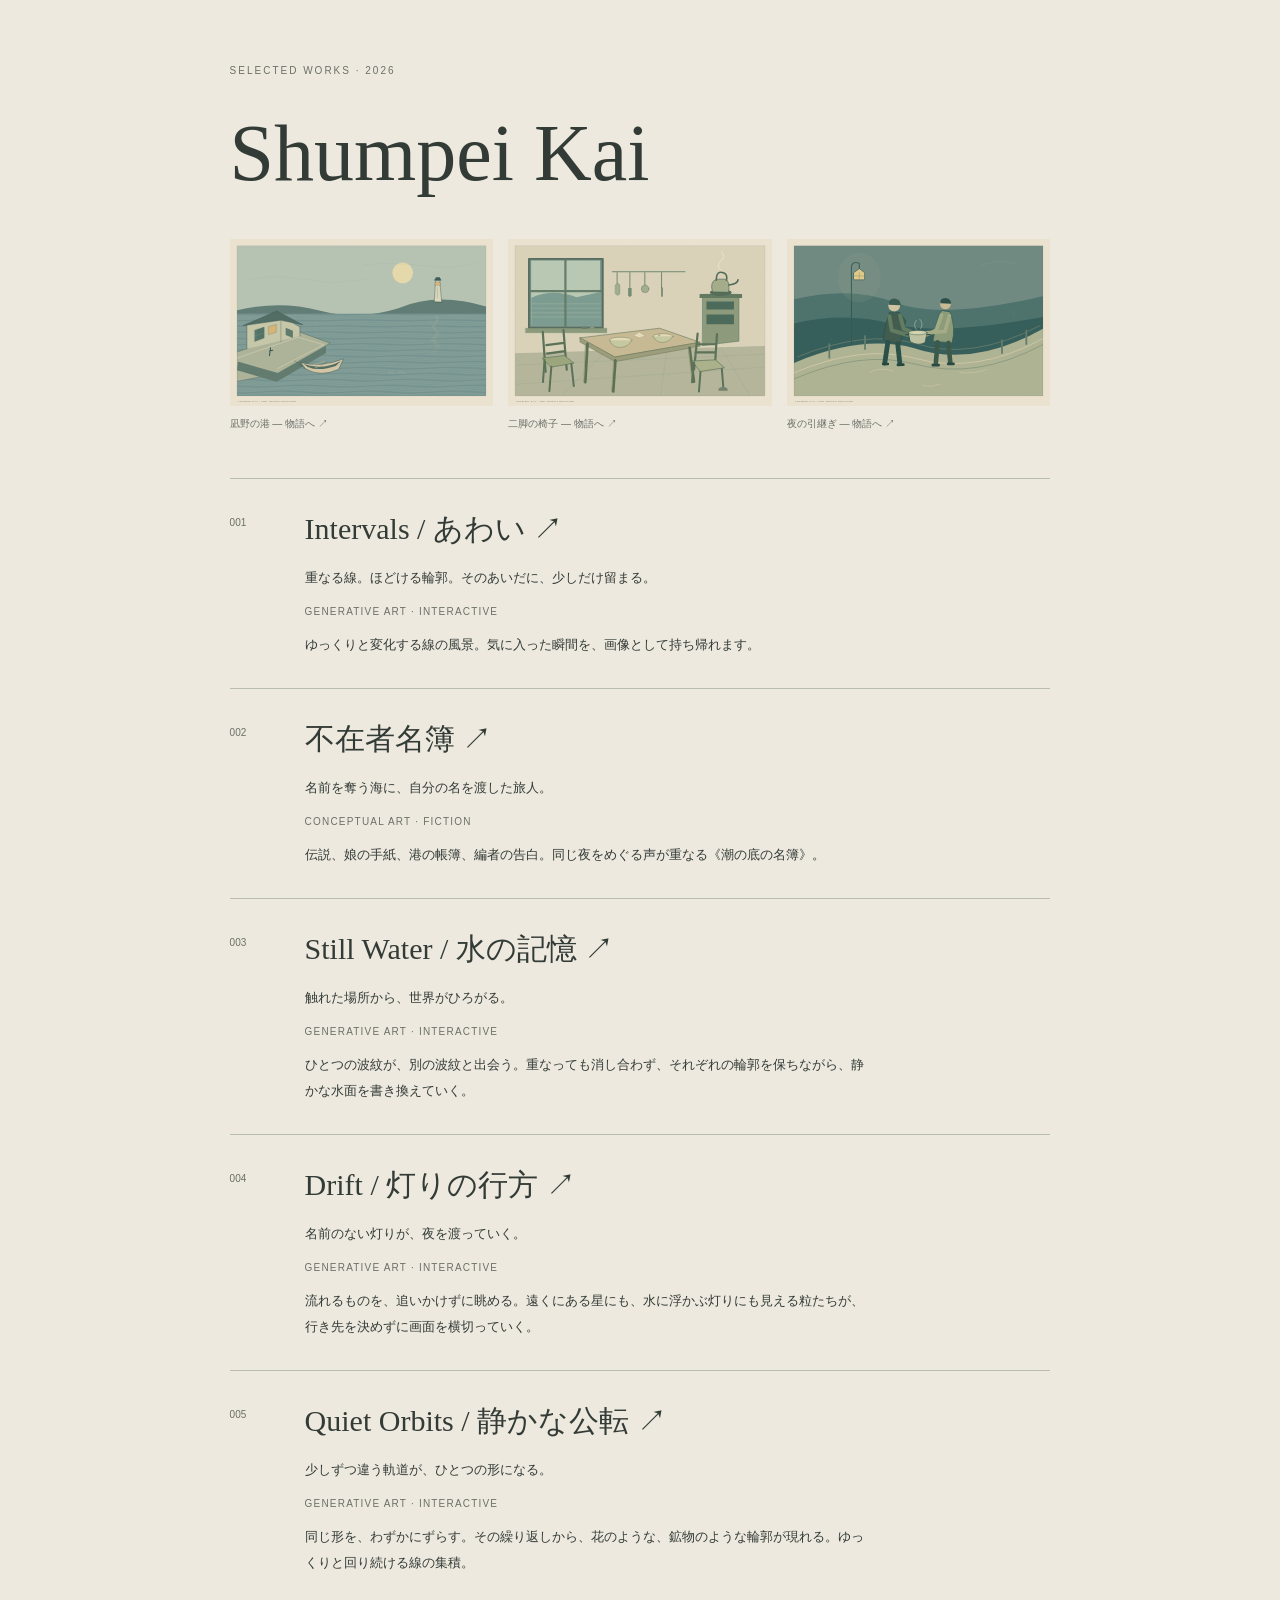
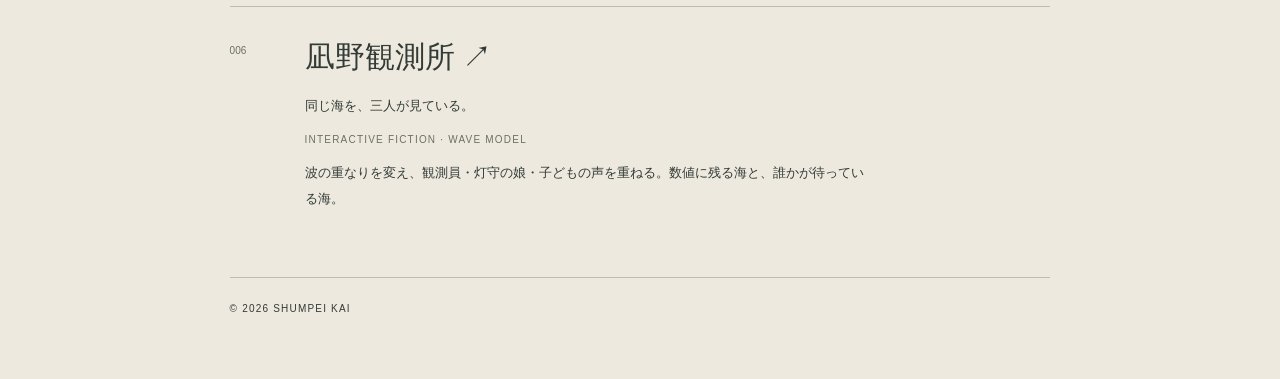
==== commit e5a45c5f: "Add three original lightweight SVG story illustrations" ====
--- a/index.html
+++ b/index.html
@@ -1,2 +1,2 @@
 <!doctype html>
-<html lang="ja"><head><meta charset="utf-8"><meta name="viewport" content="width=device-width,initial-scale=1"><title>Shumpei Kai — Works</title><meta name="description" content="Shumpei Kaiの作品。光・水・幾何学のインタラクティブアートと、百科事典形式のフィクション。"><style>*{box-sizing:border-box}body{margin:0;background:#ede9df;color:#333b36;font-family:Arial,'Yu Gothic',sans-serif}main{max-width:1000px;padding:65px 7vw;margin:auto}.label{font-size:10px;letter-spacing:.2em;color:#6c7067}h1{font:normal clamp(44px,8vw,80px) Georgia,serif;margin:32px 0 55px}article{padding:30px 0;border-top:1px solid #b9bcb0;display:grid;grid-template-columns:60px 1fr;gap:15px}h2{font:normal 30px Georgia,'Yu Mincho',serif;margin:0 0 15px}a{color:inherit;text-decoration:none}h2 a:hover{text-decoration:underline}p{font-size:13px;line-height:2;margin:0;max-width:570px}.number{font-size:10px;color:#6c7067;padding-top:8px}.type{font-size:10px;letter-spacing:.12em;color:#6c7067;margin:15px 0}footer{border-top:1px solid #b9bcb0;margin-top:35px;padding-top:25px;font-size:10px;letter-spacing:.12em}a:focus-visible{outline:2px solid #48605a;outline-offset:6px}@media(max-width:540px){main{padding:40px 7vw}h1{margin-bottom:35px}article{grid-template-columns:30px 1fr}h2{font-size:26px}}</style></head><body><main><div class="label">SELECTED WORKS · 2026</div><h1>Shumpei Kai</h1><article><div class="number">001</div><div><h2><a href="./intervals/">Intervals / あわい ↗</a></h2><p>重なる線。ほどける輪郭。そのあいだに、少しだけ留まる。</p><div class="type">GENERATIVE ART · INTERACTIVE</div><p>ゆっくりと変化する線の風景。気に入った瞬間を、画像として持ち帰れます。</p></div></article><article><div class="number">002</div><div><h2><a href="./encyclopedia/">不在者名簿 ↗</a></h2><p>名前を奪う海に、自分の名を渡した旅人。</p><div class="type">CONCEPTUAL ART · FICTION</div><p>伝説、娘の手紙、港の帳簿、編者の告白。同じ夜をめぐる声が重なる《潮の底の名簿》。</p></div></article><article><div class="number">003</div><div><h2><a href="./ripples/">Still Water / 水の記憶 ↗</a></h2><p>触れた場所から、世界がひろがる。</p><div class="type">GENERATIVE ART · INTERACTIVE</div><p>ひとつの波紋が、別の波紋と出会う。重なっても消し合わず、それぞれの輪郭を保ちながら、静かな水面を書き換えていく。</p></div></article><article><div class="number">004</div><div><h2><a href="./drift/">Drift / 灯りの行方 ↗</a></h2><p>名前のない灯りが、夜を渡っていく。</p><div class="type">GENERATIVE ART · INTERACTIVE</div><p>流れるものを、追いかけずに眺める。遠くにある星にも、水に浮かぶ灯りにも見える粒たちが、行き先を決めずに画面を横切っていく。</p></div></article><article><div class="number">005</div><div><h2><a href="./orbits/">Quiet Orbits / 静かな公転 ↗</a></h2><p>少しずつ違う軌道が、ひとつの形になる。</p><div class="type">GENERATIVE ART · INTERACTIVE</div><p>同じ形を、わずかにずらす。その繰り返しから、花のような、鉱物のような輪郭が現れる。ゆっくりと回り続ける線の集積。</p></div></article><article><div class="number">006</div><div><h2><a href="./observatory/">凪野観測所 ↗</a></h2><p>同じ海を、三人が見ている。</p><div class="type">INTERACTIVE FICTION · WAVE MODEL</div><p>波の重なりを変え、観測員・灯守の娘・子どもの声を重ねる。数値に残る海と、誰かが待っている海。</p></div></article><footer>© 2026 SHUMPEI KAI</footer></main></body></html>
+<html lang="ja"><head><meta charset="utf-8"><meta name="viewport" content="width=device-width,initial-scale=1"><title>Shumpei Kai — Works</title><meta name="description" content="Shumpei Kaiの作品。光・水・幾何学のインタラクティブアートと、百科事典形式のフィクション。"><style>*{box-sizing:border-box}body{margin:0;background:#ede9df;color:#333b36;font-family:Arial,'Yu Gothic',sans-serif}main{max-width:1000px;padding:65px 7vw;margin:auto}.label{font-size:10px;letter-spacing:.2em;color:#6c7067}h1{font:normal clamp(44px,8vw,80px) Georgia,serif;margin:32px 0 55px}article{padding:30px 0;border-top:1px solid #b9bcb0;display:grid;grid-template-columns:60px 1fr;gap:15px}h2{font:normal 30px Georgia,'Yu Mincho',serif;margin:0 0 15px}a{color:inherit;text-decoration:none}h2 a:hover{text-decoration:underline}p{font-size:13px;line-height:2;margin:0;max-width:570px}.number{font-size:10px;color:#6c7067;padding-top:8px}.type{font-size:10px;letter-spacing:.12em;color:#6c7067;margin:15px 0}footer{border-top:1px solid #b9bcb0;margin-top:35px;padding-top:25px;font-size:10px;letter-spacing:.12em}a:focus-visible{outline:2px solid #48605a;outline-offset:6px}@media(max-width:540px){main{padding:40px 7vw}h1{margin-bottom:35px}article{grid-template-columns:30px 1fr}h2{font-size:26px}}.illustrated-world{display:grid;grid-template-columns:repeat(3,minmax(0,1fr));gap:15px;margin:-15px 0 45px}.illustrated-world figure{margin:0}.illustrated-world img{display:block;width:100%;height:auto}.illustrated-world figcaption{font-size:10px;margin-top:9px;color:#6c7067;line-height:1.8}@media(max-width:540px){.illustrated-world{grid-template-columns:1fr;gap:23px}.illustrated-world img{max-height:260px;object-fit:contain;object-position:left}}</style></head><body><main><div class="label">SELECTED WORKS · 2026</div><h1>Shumpei Kai</h1><nav class="illustrated-world" aria-label="絵から物語を読む"><a href="./encyclopedia/"><figure><img src="./illustrations/harbor.svg" alt="物語の舞台である架空の入り江。小さな案内所と係留された舟、遠くの灯台。" width="1200" height="760" decoding="async"><figcaption>凪野の港 — 物語へ ↗</figcaption></figure></a><a href="./encyclopedia/two-chairs.html"><figure><img src="./illustrations/two-chairs.svg" alt="海の見える台所に、小さな食卓と二つの椀、形の違う二脚の椅子が置かれている。" width="1200" height="760" loading="lazy" decoding="async"><figcaption>二脚の椅子 — 物語へ ↗</figcaption></figure></a><a href="./encyclopedia/next-tide.html"><figure><img src="./illustrations/handover.svg" alt="夜の海沿いの道で、二人が湯の入った鍋を一緒に運ぶ。足元を小さな灯りが照らしている。" width="1200" height="760" loading="lazy" decoding="async"><figcaption>夜の引継ぎ — 物語へ ↗</figcaption></figure></a></nav><article><div class="number">001</div><div><h2><a href="./intervals/">Intervals / あわい ↗</a></h2><p>重なる線。ほどける輪郭。そのあいだに、少しだけ留まる。</p><div class="type">GENERATIVE ART · INTERACTIVE</div><p>ゆっくりと変化する線の風景。気に入った瞬間を、画像として持ち帰れます。</p></div></article><article><div class="number">002</div><div><h2><a href="./encyclopedia/">不在者名簿 ↗</a></h2><p>名前を奪う海に、自分の名を渡した旅人。</p><div class="type">CONCEPTUAL ART · FICTION</div><p>伝説、娘の手紙、港の帳簿、編者の告白。同じ夜をめぐる声が重なる《潮の底の名簿》。</p></div></article><article><div class="number">003</div><div><h2><a href="./ripples/">Still Water / 水の記憶 ↗</a></h2><p>触れた場所から、世界がひろがる。</p><div class="type">GENERATIVE ART · INTERACTIVE</div><p>ひとつの波紋が、別の波紋と出会う。重なっても消し合わず、それぞれの輪郭を保ちながら、静かな水面を書き換えていく。</p></div></article><article><div class="number">004</div><div><h2><a href="./drift/">Drift / 灯りの行方 ↗</a></h2><p>名前のない灯りが、夜を渡っていく。</p><div class="type">GENERATIVE ART · INTERACTIVE</div><p>流れるものを、追いかけずに眺める。遠くにある星にも、水に浮かぶ灯りにも見える粒たちが、行き先を決めずに画面を横切っていく。</p></div></article><article><div class="number">005</div><div><h2><a href="./orbits/">Quiet Orbits / 静かな公転 ↗</a></h2><p>少しずつ違う軌道が、ひとつの形になる。</p><div class="type">GENERATIVE ART · INTERACTIVE</div><p>同じ形を、わずかにずらす。その繰り返しから、花のような、鉱物のような輪郭が現れる。ゆっくりと回り続ける線の集積。</p></div></article><article><div class="number">006</div><div><h2><a href="./observatory/">凪野観測所 ↗</a></h2><p>同じ海を、三人が見ている。</p><div class="type">INTERACTIVE FICTION · WAVE MODEL</div><p>波の重なりを変え、観測員・灯守の娘・子どもの声を重ねる。数値に残る海と、誰かが待っている海。</p></div></article><footer>© 2026 SHUMPEI KAI</footer></main></body></html>
